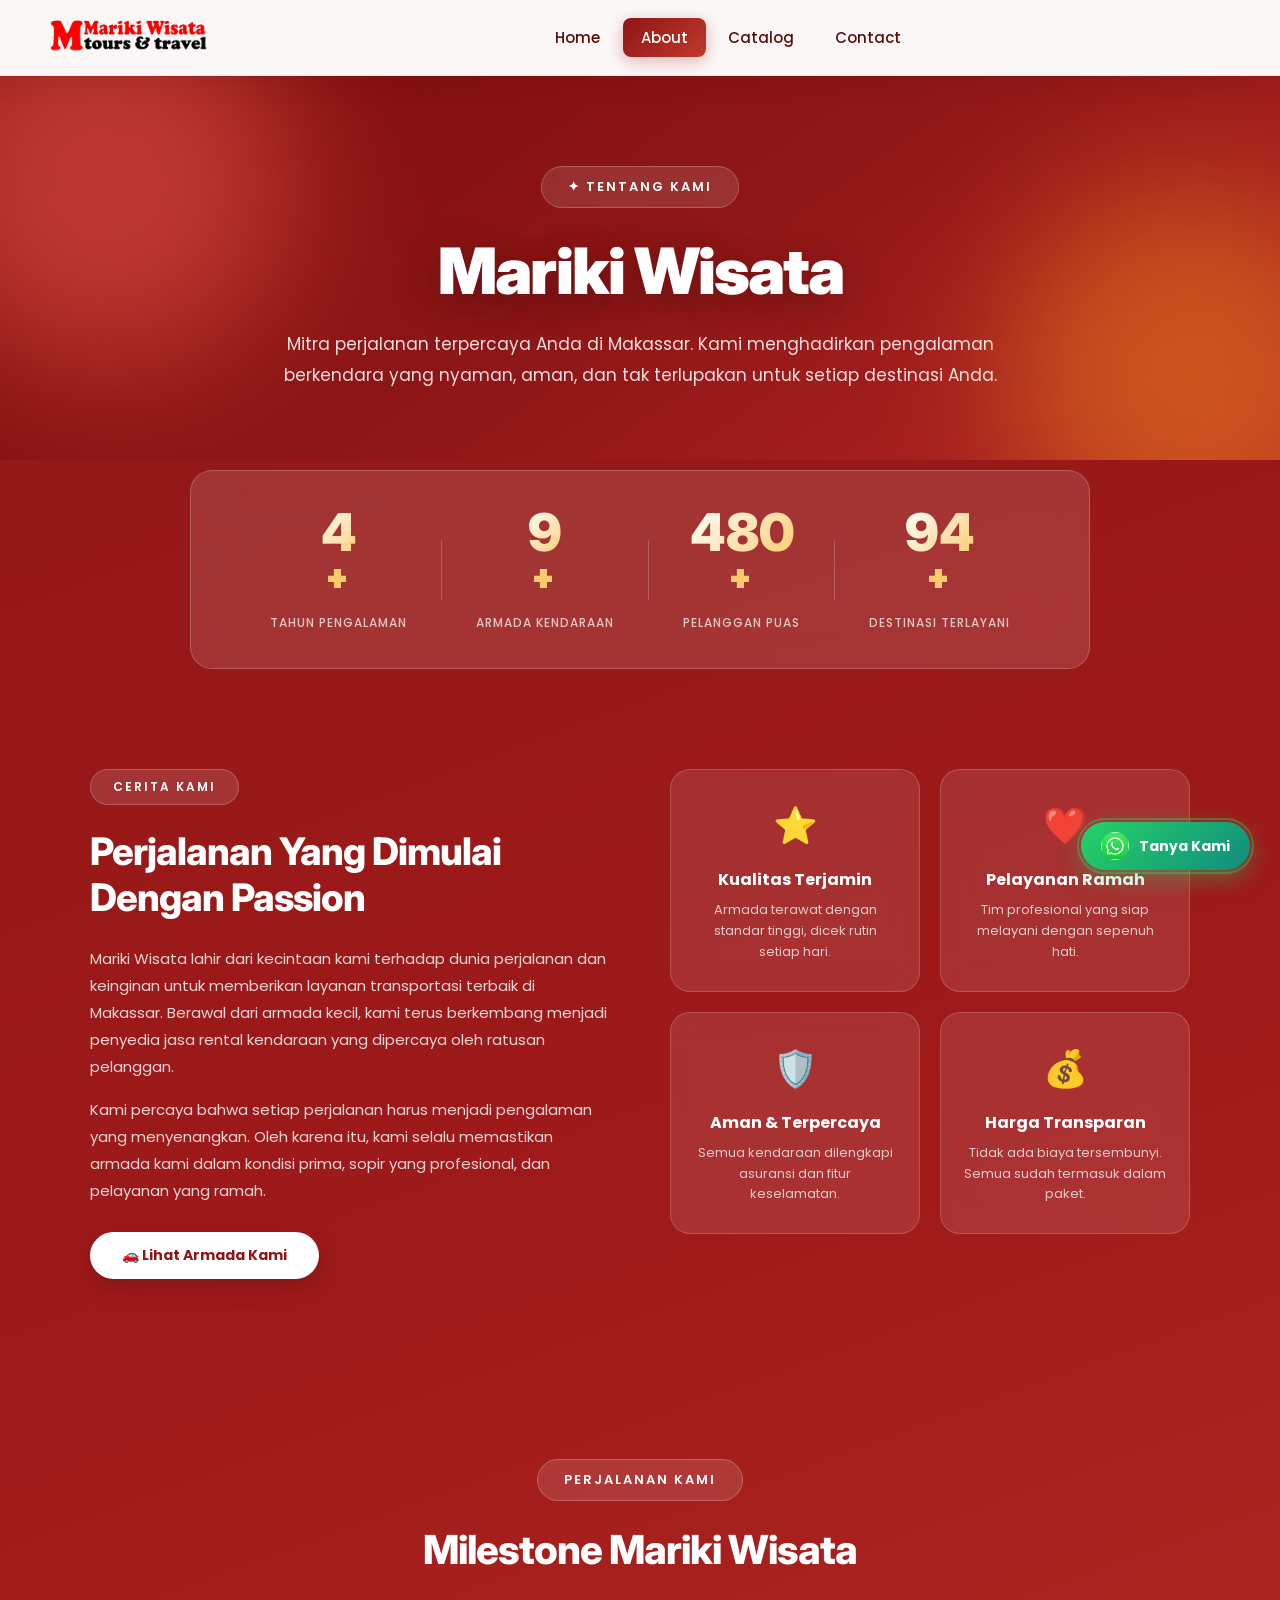
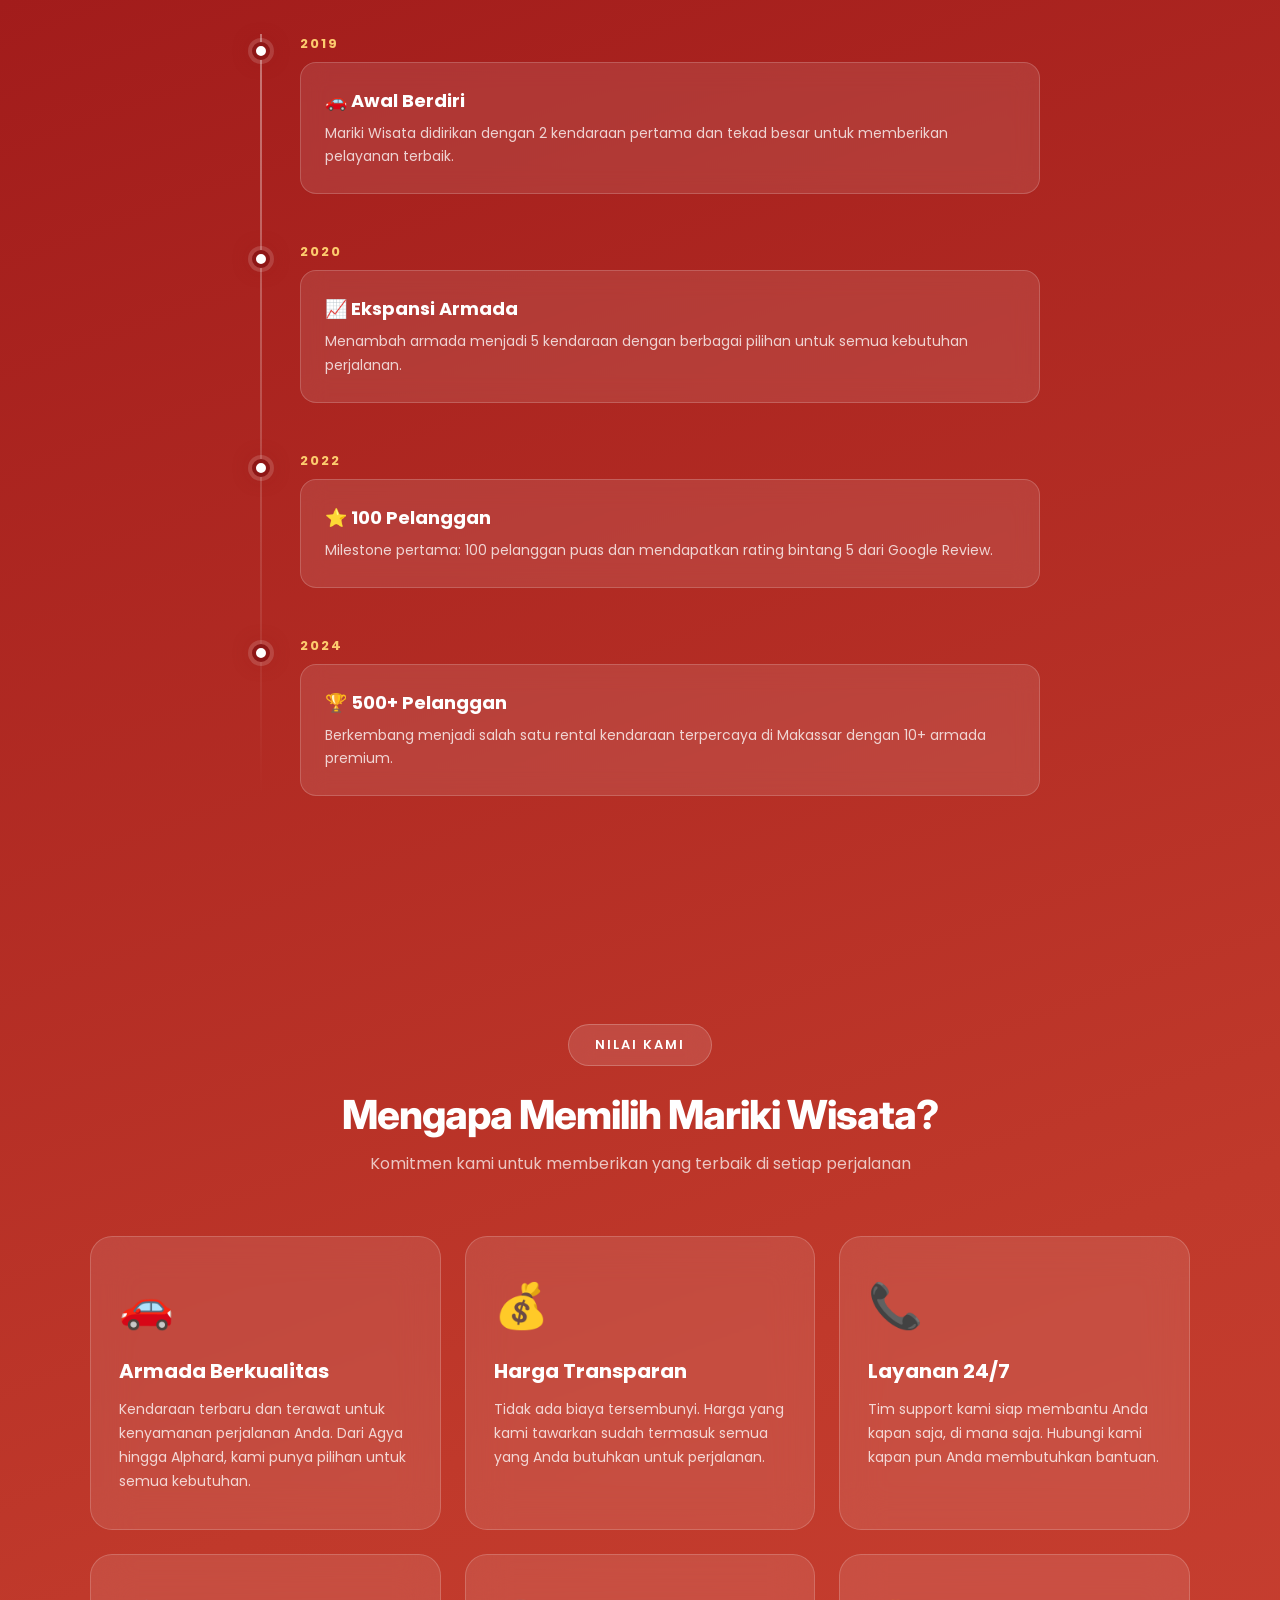
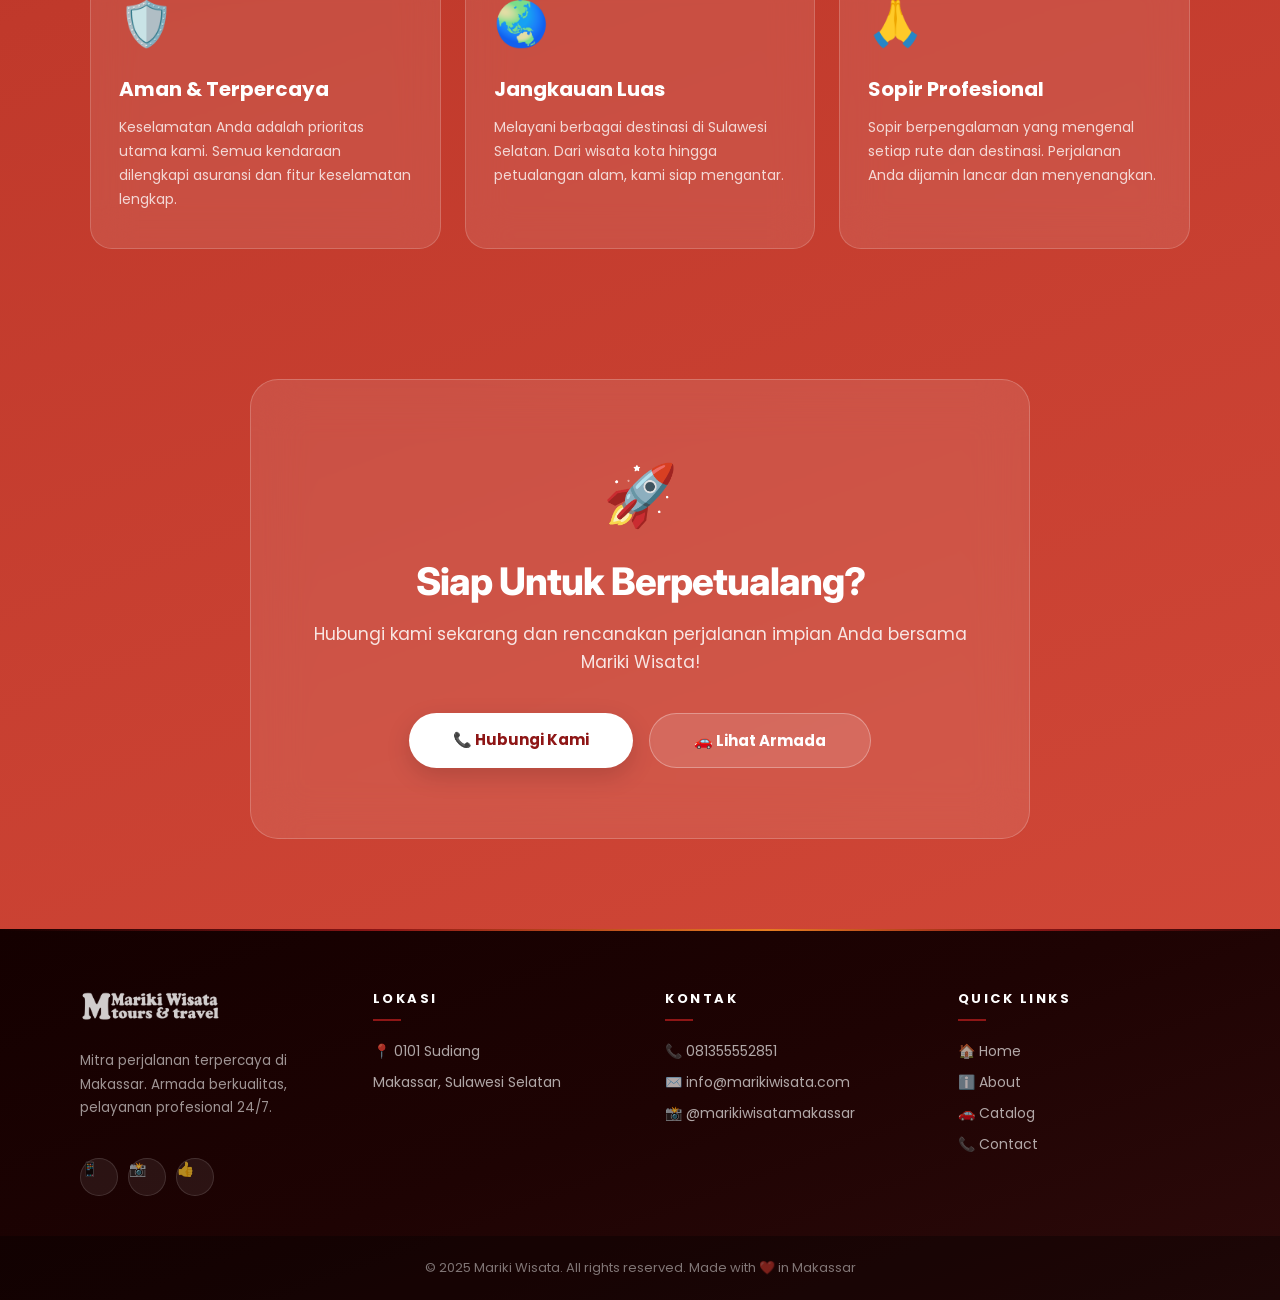
==== about.html @ 6b60ac7a "Add files via upload" ====
<!DOCTYPE html>
<html lang="id">

<head>
    <meta charset="UTF-8">
    <meta name="viewport" content="width=device-width, initial-scale=1.0">
    <title>Mariki Wisata - Tentang Kami</title>
    <meta name="description" content="Mengenal Mariki Wisata, mitra perjalanan terpercaya di Makassar sejak 2019.">
    <link rel="stylesheet" href="premium.css">
    <link rel="stylesheet" href="about.css">
    <link
        href="https://fonts.googleapis.com/css2?family=Inter:wght@300;400;500;600;700;800;900&family=Poppins:wght@300;400;500;600;700;800&display=swap"
        rel="stylesheet">
    <link rel="shortcut icon" type="image/png" href="logo.png">
</head>

<body>
    <!-- Scroll Progress -->
    <div id="scroll-progress"></div>

    <!-- Preloader -->
    <div id="preloader">
        <img src="LOGO MARIKI 2_PNG.png" alt="Mariki Wisata" class="preloader-logo">
        <div class="preloader-spinner"></div>
        <div class="preloader-text">Memuat...</div>
    </div>

    <!-- Navbar -->
    <nav id="main-nav">
        <div class="nav-logo">
            <img src="LOGO MARIKI 2_PNG.png" alt="Mariki Wisata" width="160px">
        </div>
        <button class="hamburger" id="hamburger" aria-label="Menu">
            <span></span><span></span><span></span>
        </button>
        <ul id="nav-menu">
            <li><a href="index.html">Home</a></li>
            <li><a href="about.html" class="active">About</a></li>
            <li><a href="catalog.html">Catalog</a></li>
            <li><a href="contact.html">Contact</a></li>
        </ul>

    </nav>

    <!-- Hero Section -->
    <section class="about-hero">
        <div class="about-hero-bg">
            <div class="blob blob-1"></div>
            <div class="blob blob-2"></div>
        </div>
        <div class="hero-content">
            <span class="hero-badge">✦ Tentang Kami</span>
            <h1>Mariki Wisata</h1>
            <p>Mitra perjalanan terpercaya Anda di Makassar. Kami menghadirkan pengalaman berkendara yang nyaman, aman,
                dan tak terlupakan untuk setiap destinasi Anda.</p>
        </div>
    </section>

    <!-- Stats Section -->
    <section class="stats-section">
        <div class="stats-container">
            <div class="stat-item">
                <div class="stat-number" data-target="5">0</div>
                <div class="stat-suffix">+</div>
                <div class="stat-label">Tahun Pengalaman</div>
            </div>
            <div class="stat-divider"></div>
            <div class="stat-item">
                <div class="stat-number" data-target="10">0</div>
                <div class="stat-suffix">+</div>
                <div class="stat-label">Armada Kendaraan</div>
            </div>
            <div class="stat-divider"></div>
            <div class="stat-item">
                <div class="stat-number" data-target="500">0</div>
                <div class="stat-suffix">+</div>
                <div class="stat-label">Pelanggan Puas</div>
            </div>
            <div class="stat-divider"></div>
            <div class="stat-item">
                <div class="stat-number" data-target="100">0</div>
                <div class="stat-suffix">+</div>
                <div class="stat-label">Destinasi Terlayani</div>
            </div>
        </div>
    </section>

    <!-- Story Section -->
    <section class="story-section">
        <div class="story-container">
            <div class="story-text reveal">
                <span class="section-badge">Cerita Kami</span>
                <h2>Perjalanan Yang Dimulai Dengan Passion</h2>
                <p>Mariki Wisata lahir dari kecintaan kami terhadap dunia perjalanan dan keinginan untuk memberikan
                    layanan transportasi terbaik di Makassar. Berawal dari armada kecil, kami terus berkembang menjadi
                    penyedia jasa rental kendaraan yang dipercaya oleh ratusan pelanggan.</p>
                <p>Kami percaya bahwa setiap perjalanan harus menjadi pengalaman yang menyenangkan. Oleh karena itu,
                    kami selalu memastikan armada kami dalam kondisi prima, sopir yang profesional, dan pelayanan yang
                    ramah.</p>
                <a href="catalog.html" class="story-cta">🚗 Lihat Armada Kami</a>
            </div>
            <div class="story-highlights reveal">
                <div class="highlight-card">
                    <div class="highlight-icon">⭐</div>
                    <h3>Kualitas Terjamin</h3>
                    <p>Armada terawat dengan standar tinggi, dicek rutin setiap hari.</p>
                </div>
                <div class="highlight-card">
                    <div class="highlight-icon">❤️</div>
                    <h3>Pelayanan Ramah</h3>
                    <p>Tim profesional yang siap melayani dengan sepenuh hati.</p>
                </div>
                <div class="highlight-card">
                    <div class="highlight-icon">🛡️</div>
                    <h3>Aman & Terpercaya</h3>
                    <p>Semua kendaraan dilengkapi asuransi dan fitur keselamatan.</p>
                </div>
                <div class="highlight-card">
                    <div class="highlight-icon">💰</div>
                    <h3>Harga Transparan</h3>
                    <p>Tidak ada biaya tersembunyi. Semua sudah termasuk dalam paket.</p>
                </div>
            </div>
        </div>
    </section>

    <!-- Timeline Section -->
    <section class="timeline-section">
        <div class="section-header">
            <span class="section-badge">Perjalanan Kami</span>
            <h2>Milestone Mariki Wisata</h2>
        </div>
        <div class="timeline">
            <div class="timeline-item reveal">
                <div class="timeline-dot"></div>
                <div class="timeline-year">2019</div>
                <div class="timeline-content">
                    <h3>🚗 Awal Berdiri</h3>
                    <p>Mariki Wisata didirikan dengan 2 kendaraan pertama dan tekad besar untuk memberikan pelayanan
                        terbaik.</p>
                </div>
            </div>
            <div class="timeline-item reveal">
                <div class="timeline-dot"></div>
                <div class="timeline-year">2020</div>
                <div class="timeline-content">
                    <h3>📈 Ekspansi Armada</h3>
                    <p>Menambah armada menjadi 5 kendaraan dengan berbagai pilihan untuk semua kebutuhan perjalanan.</p>
                </div>
            </div>
            <div class="timeline-item reveal">
                <div class="timeline-dot"></div>
                <div class="timeline-year">2022</div>
                <div class="timeline-content">
                    <h3>⭐ 100 Pelanggan</h3>
                    <p>Milestone pertama: 100 pelanggan puas dan mendapatkan rating bintang 5 dari Google Review.</p>
                </div>
            </div>
            <div class="timeline-item reveal">
                <div class="timeline-dot"></div>
                <div class="timeline-year">2024</div>
                <div class="timeline-content">
                    <h3>🏆 500+ Pelanggan</h3>
                    <p>Berkembang menjadi salah satu rental kendaraan terpercaya di Makassar dengan 10+ armada premium.
                    </p>
                </div>
            </div>
        </div>
    </section>

    <!-- Values Section -->
    <section class="values-section">
        <div class="values-header">
            <span class="section-badge">Nilai Kami</span>
            <h2>Mengapa Memilih Mariki Wisata?</h2>
            <p>Komitmen kami untuk memberikan yang terbaik di setiap perjalanan</p>
        </div>
        <div class="values-grid">
            <div class="value-card reveal">
                <div class="value-icon">🚗</div>
                <h3>Armada Berkualitas</h3>
                <p>Kendaraan terbaru dan terawat untuk kenyamanan perjalanan Anda. Dari Agya hingga Alphard, kami punya
                    pilihan untuk semua kebutuhan.</p>
            </div>
            <div class="value-card reveal">
                <div class="value-icon">💰</div>
                <h3>Harga Transparan</h3>
                <p>Tidak ada biaya tersembunyi. Harga yang kami tawarkan sudah termasuk semua yang Anda butuhkan untuk
                    perjalanan.</p>
            </div>
            <div class="value-card reveal">
                <div class="value-icon">📞</div>
                <h3>Layanan 24/7</h3>
                <p>Tim support kami siap membantu Anda kapan saja, di mana saja. Hubungi kami kapan pun Anda membutuhkan
                    bantuan.</p>
            </div>
            <div class="value-card reveal">
                <div class="value-icon">🛡️</div>
                <h3>Aman & Terpercaya</h3>
                <p>Keselamatan Anda adalah prioritas utama kami. Semua kendaraan dilengkapi asuransi dan fitur
                    keselamatan lengkap.</p>
            </div>
            <div class="value-card reveal">
                <div class="value-icon">🌏</div>
                <h3>Jangkauan Luas</h3>
                <p>Melayani berbagai destinasi di Sulawesi Selatan. Dari wisata kota hingga petualangan alam, kami siap
                    mengantar.</p>
            </div>
            <div class="value-card reveal">
                <div class="value-icon">🙏</div>
                <h3>Sopir Profesional</h3>
                <p>Sopir berpengalaman yang mengenal setiap rute dan destinasi. Perjalanan Anda dijamin lancar dan
                    menyenangkan.</p>
            </div>
        </div>
    </section>

    <!-- CTA Section -->
    <section class="cta-section">
        <div class="cta-content">
            <div class="cta-emoji">🚀</div>
            <h2>Siap Untuk Berpetualang?</h2>
            <p>Hubungi kami sekarang dan rencanakan perjalanan impian Anda bersama Mariki Wisata!</p>
            <div class="cta-buttons">
                <a href="contact.html" class="cta-button">📞 Hubungi Kami</a>
                <a href="catalog.html" class="cta-button cta-outline">🚗 Lihat Armada</a>
            </div>
        </div>
    </section>

    <!-- Footer -->
    <footer class="foot">
        <div class="footer-container">
            <div class="footer-section footer-brand-section">
                <div class="footer-brand">
                    <img src="LOGO MARIKI 2_PNG.png" alt="Mariki Wisata">
                    <p>Mitra perjalanan terpercaya di Makassar. Armada berkualitas, pelayanan profesional 24/7.</p>
                    <div class="footer-social">
                        <a href="https://wa.me/6281355552851" target="_blank">📱</a>
                        <a href="https://www.instagram.com/marikiwisatamakassar/" target="_blank">📸</a>
                        <a href="#">👍</a>
                    </div>
                </div>
            </div>
            <div class="footer-section">
                <h4>Lokasi</h4>
                <ul>
                    <li>📍 0101 Sudiang</li>
                    <li>Makassar, Sulawesi Selatan</li>
                </ul>
            </div>
            <div class="footer-section">
                <h4>Kontak</h4>
                <ul>
                    <li>📞 081355552851</li>
                    <li>✉️ info@marikiwisata.com</li>
                    <li>📸 @marikiwisatamakassar</li>
                </ul>
            </div>
            <div class="footer-section">
                <h4>Quick Links</h4>
                <ul>
                    <li><a href="index.html">🏠 Home</a></li>
                    <li><a href="about.html">ℹ️ About</a></li>
                    <li><a href="catalog.html">🚗 Catalog</a></li>
                    <li><a href="contact.html">📞 Contact</a></li>
                </ul>
            </div>
        </div>
        <div class="footer-bottom">
            <p>© 2025 Mariki Wisata. All rights reserved. Made with ❤️ in Makassar</p>
        </div>
    </footer>

    <!-- Floating WhatsApp -->
    <a href="https://wa.me/6281355552851" class="floating-whatsapp" target="_blank">
        <img src="logo wa.jpg" alt="WhatsApp">
        <span>Tanya Kami</span>
    </a>

    <!-- Back to Top -->
    <button id="back-to-top" title="Kembali ke atas">↑</button>

    <script>
        window.addEventListener('load', () => setTimeout(() => document.getElementById('preloader').classList.add('hidden'), 1200));
        window.addEventListener('scroll', () => {
            const st = document.documentElement.scrollTop;
            const sh = document.documentElement.scrollHeight - document.documentElement.clientHeight;
            document.getElementById('scroll-progress').style.width = (st / sh * 100) + '%';
            const btn = document.getElementById('back-to-top');
            st > 400 ? btn.classList.add('visible') : btn.classList.remove('visible');
            const nav = document.getElementById('main-nav');
            st > 50 ? nav.classList.add('scrolled') : nav.classList.remove('scrolled');
        });
        document.getElementById('back-to-top').addEventListener('click', () => window.scrollTo({ top: 0, behavior: 'smooth' }));




        const hamburger = document.getElementById('hamburger');
        const navMenu = document.getElementById('nav-menu');
        hamburger.addEventListener('click', () => { hamburger.classList.toggle('active'); navMenu.classList.toggle('open'); });

        // Reveal
        const revealObs = new IntersectionObserver((entries) => {
            entries.forEach(e => { if (e.isIntersecting) e.target.classList.add('active'); });
        }, { threshold: 0.1 });
        document.querySelectorAll('.reveal').forEach(el => revealObs.observe(el));

        // Stats counter
        function animateCount(el) {
            const target = parseInt(el.dataset.target);
            const duration = 2000;
            const step = target / (duration / 16);
            let current = 0;
            const timer = setInterval(() => {
                current += step;
                if (current >= target) { current = target; clearInterval(timer); }
                el.textContent = Math.floor(current);
            }, 16);
        }
        const statsObs = new IntersectionObserver((entries) => {
            entries.forEach(entry => {
                if (entry.isIntersecting) {
                    entry.target.querySelectorAll('.stat-number').forEach(el => animateCount(el));
                    statsObs.unobserve(entry.target);
                }
            });
        }, { threshold: 0.5 });
        const sc = document.querySelector('.stats-container');
        if (sc) statsObs.observe(sc);
    </script>
</body>

</html>
---- premium.css ----
/* ============================================================
   PREMIUM.CSS - Mariki Wisata Shared Premium Design System
   ============================================================ */

@import url('https://fonts.googleapis.com/css2?family=Inter:wght@300;400;500;600;700;800;900&family=Poppins:wght@300;400;500;600;700;800&display=swap');

/* ========== CSS VARIABLES ========== */
:root {
    --primary: #8E1616;
    --primary-dark: #6d1010;
    --primary-light: #c0392b;
    --primary-glow: rgba(142, 22, 22, 0.35);
    --accent: #e67e22;
    --accent-gold: #fdcb6e;
    --white: #ffffff;
    --light-bg: #f8f9fc;
    --dark-bg: #0d0d0d;
    --dark-card: #1a1a2e;
    --dark-surface: #16213e;
    --text-dark: #1a1a2e;
    --text-muted: #6c757d;
    --glass-bg: rgba(255, 255, 255, 0.12);
    --glass-border: rgba(255, 255, 255, 0.22);
    --shadow-sm: 0 4px 15px rgba(0, 0, 0, 0.08);
    --shadow-md: 0 10px 40px rgba(0, 0, 0, 0.12);
    --shadow-lg: 0 25px 60px rgba(0, 0, 0, 0.20);
    --shadow-glow: 0 0 40px rgba(142, 22, 22, 0.4);
    --radius-sm: 12px;
    --radius-md: 20px;
    --radius-lg: 30px;
    --transition: all 0.3s cubic-bezier(0.4, 0, 0.2, 1);
    --transition-bounce: all 0.5s cubic-bezier(0.175, 0.885, 0.32, 1.275);
}



/* ========== PRELOADER ========== */
#preloader {
    position: fixed;
    top: 0;
    left: 0;
    width: 100%;
    height: 100%;
    background: linear-gradient(135deg, #8E1616, #c0392b);
    z-index: 99999;
    display: flex;
    flex-direction: column;
    align-items: center;
    justify-content: center;
    transition: opacity 0.6s ease, visibility 0.6s ease;
}

#preloader.hidden {
    opacity: 0;
    visibility: hidden;
}

.preloader-logo {
    width: 120px;
    animation: preloaderPulse 1.5s ease-in-out infinite;
    margin-bottom: 30px;
}

.preloader-spinner {
    width: 50px;
    height: 50px;
    border: 4px solid rgba(255, 255, 255, 0.3);
    border-top: 4px solid white;
    border-radius: 50%;
    animation: spin 0.8s linear infinite;
}

.preloader-text {
    color: rgba(255, 255, 255, 0.85);
    margin-top: 20px;
    font-size: 14px;
    font-weight: 500;
    letter-spacing: 3px;
    text-transform: uppercase;
    animation: textPulse 1.5s ease-in-out infinite;
}

@keyframes preloaderPulse {

    0%,
    100% {
        transform: scale(1);
    }

    50% {
        transform: scale(1.08);
    }
}

@keyframes textPulse {

    0%,
    100% {
        opacity: 0.6;
    }

    50% {
        opacity: 1;
    }
}

@keyframes spin {
    0% {
        transform: rotate(0deg);
    }

    100% {
        transform: rotate(360deg);
    }
}

/* ========== SCROLL PROGRESS BAR ========== */
#scroll-progress {
    position: fixed;
    top: 0;
    left: 0;
    width: 0%;
    height: 3px;
    background: linear-gradient(90deg, #8E1616, #e67e22, #fdcb6e);
    z-index: 10001;
    transition: width 0.1s linear;
    box-shadow: 0 0 10px rgba(142, 22, 22, 0.6);
}

/* ========== HAMBURGER MENU ========== */
.hamburger {
    display: none;
    flex-direction: column;
    gap: 5px;
    cursor: pointer;
    padding: 8px;
    border-radius: 8px;
    transition: var(--transition);
    background: none;
    border: none;
}

.hamburger span {
    display: block;
    width: 24px;
    height: 2.5px;
    background: #8E1616;
    border-radius: 2px;
    transition: var(--transition);
    transform-origin: center;
}

.hamburger.active span:nth-child(1) {
    transform: translateY(7.5px) rotate(45deg);
}

.hamburger.active span:nth-child(2) {
    opacity: 0;
    transform: scaleX(0);
}

.hamburger.active span:nth-child(3) {
    transform: translateY(-7.5px) rotate(-45deg);
}

/* ========== BACK TO TOP BUTTON ========== */
#back-to-top {
    position: fixed;
    bottom: 110px;
    right: 30px;
    width: 48px;
    height: 48px;
    background: linear-gradient(135deg, #8E1616, #c0392b);
    color: white;
    border: none;
    border-radius: 50%;
    cursor: pointer;
    font-size: 22px;
    display: flex;
    align-items: center;
    justify-content: center;
    box-shadow: 0 6px 25px var(--primary-glow);
    z-index: 9998;
    opacity: 0;
    transform: translateY(20px) scale(0.8);
    transition: var(--transition-bounce);
    pointer-events: none;
}

#back-to-top.visible {
    opacity: 1;
    transform: translateY(0) scale(1);
    pointer-events: all;
}

#back-to-top:hover {
    transform: translateY(-4px) scale(1.1);
    box-shadow: 0 12px 35px var(--primary-glow);
}

/* ========== FLOATING WHATSAPP - PREMIUM ========== */
.floating-whatsapp {
    position: fixed;
    bottom: 30px;
    right: 30px;
    background: linear-gradient(135deg, #25d366, #128c7e);
    padding: 10px 20px;
    border-radius: 50px;
    display: flex;
    align-items: center;
    gap: 10px;
    box-shadow: 0 8px 25px rgba(37, 211, 102, 0.4);
    text-decoration: none;
    z-index: 9999;
    transition: var(--transition-bounce);
    border: none;
}

.floating-whatsapp::before {
    content: '';
    position: absolute;
    inset: -4px;
    border-radius: 50px;
    border: 2px solid rgba(37, 211, 102, 0.4);
    animation: whatsappPulse 2s ease-out infinite;
}

@keyframes whatsappPulse {
    0% {
        transform: scale(1);
        opacity: 1;
    }

    100% {
        transform: scale(1.3);
        opacity: 0;
    }
}

.floating-whatsapp:hover {
    transform: translateY(-6px) scale(1.05);
    box-shadow: 0 15px 40px rgba(37, 211, 102, 0.5);
}

.floating-whatsapp img {
    width: 28px;
    height: 28px;
    border-radius: 50%;
    object-fit: cover;
}

.floating-whatsapp span {
    color: white;
    font-weight: 700;
    font-size: 14px;
    font-family: 'Poppins', sans-serif;
}

/* ========== PREMIUM NAVBAR UPGRADE ========== */
nav {
    position: sticky;
    top: 0;
    z-index: 1000;
    background: rgba(255, 255, 255, 0.97);
    backdrop-filter: blur(20px);
    -webkit-backdrop-filter: blur(20px);
    box-shadow: 0 2px 30px rgba(0, 0, 0, 0.08);
    border-bottom: 1px solid rgba(142, 22, 22, 0.08);
    transition: var(--transition);
}

nav.scrolled {
    box-shadow: 0 4px 40px rgba(0, 0, 0, 0.15);
    padding-top: 0.7rem !important;
    padding-bottom: 0.7rem !important;
}

/* ========== PREMIUM FOOTER - SHARED ========== */
.foot {
    margin-top: 0;
    background: linear-gradient(135deg, #1a0000 0%, #2d0505 100%);
    position: relative;
    overflow: hidden;
}

.foot::before {
    content: '';
    position: absolute;
    top: 0;
    left: 0;
    right: 0;
    height: 2px;
    background: linear-gradient(90deg, transparent, #8E1616, #e67e22, #8E1616, transparent);
}

.footer-brand {
    display: flex;
    flex-direction: column;
    gap: 12px;
}

.footer-brand img {
    width: 140px;
    filter: brightness(0) invert(1);
    opacity: 0.85;
}

.footer-brand p {
    font-size: 13px;
    color: rgba(255, 255, 255, 0.6);
    line-height: 1.7;
    max-width: 240px;
}

.footer-social {
    display: flex;
    gap: 10px;
    margin-top: 8px;
}

.footer-social a {
    width: 36px;
    height: 36px;
    background: rgba(255, 255, 255, 0.08);
    border: 1px solid rgba(255, 255, 255, 0.12);
    border-radius: 50%;
    display: flex;
    align-items: center;
    justify-content: center;
    color: rgba(255, 255, 255, 0.7);
    text-decoration: none;
    font-size: 16px;
    transition: var(--transition);
}

.footer-social a:hover {
    background: #8E1616;
    border-color: #8E1616;
    color: white;
    transform: translateY(-3px);
}

/* ========== SECTION BADGE - PREMIUM ========== */
.section-badge-light {
    display: inline-block;
    background: rgba(142, 22, 22, 0.12);
    color: #8E1616;
    padding: 8px 22px;
    border-radius: 100px;
    font-size: 12px;
    font-weight: 700;
    letter-spacing: 2.5px;
    text-transform: uppercase;
    border: 1px solid rgba(142, 22, 22, 0.2);
    margin-bottom: 20px;
}

/* ========== PARTICLE CANVAS ========== */
#particles-canvas {
    position: absolute;
    top: 0;
    left: 0;
    width: 100%;
    height: 100%;
    z-index: 1;
    pointer-events: none;
}

/* ========== ANIMATED STATS (Shared) ========== */
.stats-row {
    display: flex;
    gap: 48px;
    justify-content: center;
    flex-wrap: wrap;
    padding: 40px 20px 0;
}

.stat-box {
    text-align: center;
    color: white;
}

.stat-box .stat-num {
    font-size: 48px;
    font-weight: 800;
    font-family: 'Inter', sans-serif;
    background: linear-gradient(135deg, #fff, #fdcb6e);
    -webkit-background-clip: text;
    -webkit-text-fill-color: transparent;
    background-clip: text;
    line-height: 1;
}

.stat-box .stat-label {
    font-size: 13px;
    color: rgba(255, 255, 255, 0.75);
    margin-top: 6px;
    font-weight: 500;
    letter-spacing: 1px;
    text-transform: uppercase;
}

/* ========== PREMIUM ANIMATIONS ========== */
@keyframes fadeInUp {
    from {
        opacity: 0;
        transform: translateY(40px);
    }

    to {
        opacity: 1;
        transform: translateY(0);
    }
}

@keyframes fadeInLeft {
    from {
        opacity: 0;
        transform: translateX(-40px);
    }

    to {
        opacity: 1;
        transform: translateX(0);
    }
}

@keyframes fadeInRight {
    from {
        opacity: 0;
        transform: translateX(40px);
    }

    to {
        opacity: 1;
        transform: translateX(0);
    }
}

@keyframes scaleIn {
    from {
        opacity: 0;
        transform: scale(0.85);
    }

    to {
        opacity: 1;
        transform: scale(1);
    }
}

@keyframes shimmer {
    0% {
        background-position: -200% center;
    }

    100% {
        background-position: 200% center;
    }
}

/* ========== MOBILE RESPONSIVE ========== */
@media (max-width: 900px) {
    .hamburger {
        display: flex;
    }

    nav ul {
        position: fixed;
        top: 70px;
        left: 0;
        right: 0;
        background: rgba(255, 255, 255, 0.98);
        backdrop-filter: blur(20px);
        flex-direction: column;
        padding: 20px;
        gap: 4px;
        transform: translateY(-120%);
        opacity: 0;
        transition: var(--transition);
        box-shadow: 0 20px 40px rgba(0, 0, 0, 0.15);
        border-bottom-left-radius: 20px;
        border-bottom-right-radius: 20px;
        z-index: 999;
    }

    nav ul.open {
        transform: translateY(0);
        opacity: 1;
    }

    nav ul li a {
        display: block;
        padding: 12px 20px;
        border-radius: 10px;
    }

    body.dark-mode nav ul {
        background: rgba(20, 5, 5, 0.98);
    }
}
---- about.css ----
@import url('https://fonts.googleapis.com/css2?family=Inter:wght@300;400;500;600;700;800;900&family=Poppins:wght@300;400;500;600;700;800&display=swap');

*,
*::before,
*::after {
    margin: 0;
    padding: 0;
    box-sizing: border-box;
}

html {
    scroll-behavior: smooth;
}

body {
    font-family: 'Poppins', sans-serif;
    background: linear-gradient(160deg, #8E1616 0%, #a01a1a 30%, #c0392b 65%, #d44a3a 100%);
    min-height: 100vh;
    color: #333;
    overflow-x: hidden;
}

/* NAVBAR */
nav {
    background: rgba(255, 255, 255, 0.97);
    display: flex;
    justify-content: space-between;
    align-items: center;
    padding: 1rem 3rem;
    position: sticky;
    top: 0;
    z-index: 1000;
    box-shadow: 0 4px 30px rgba(0, 0, 0, 0.08);
    backdrop-filter: blur(20px);
    gap: 16px;
    transition: all 0.3s ease;
}

nav ul {
    display: flex;
    gap: 0.3rem;
    list-style: none;
    align-items: center;
    flex: 1;
    justify-content: center;
}

nav ul li a {
    text-decoration: none;
    color: #5a0d0d;
    font-weight: 500;
    font-size: 15px;
    padding: 9px 18px;
    border-radius: 8px;
    transition: all 0.3s ease;
    white-space: nowrap;
}

nav ul li a:hover,
nav ul li a.active {
    background: linear-gradient(135deg, #8E1616, #c0392b);
    color: white;
    transform: translateY(-2px);
    box-shadow: 0 4px 15px rgba(142, 22, 22, 0.3);
}

/* ABOUT HERO */
.about-hero {
    position: relative;
    padding: 90px 40px 70px;
    text-align: center;
    overflow: hidden;
    background: linear-gradient(145deg, #7d0c0c, #8E1616, #b52424);
}

.about-hero-bg {
    position: absolute;
    inset: 0;
    z-index: 1;
}

.blob {
    position: absolute;
    border-radius: 50%;
    filter: blur(70px);
    opacity: 0.5;
    animation: blobFloat 20s infinite alternate;
}

.blob-1 {
    width: 400px;
    height: 400px;
    background: radial-gradient(circle, #ff6b5b, #e74c3c);
    top: -100px;
    left: -100px;
}

.blob-2 {
    width: 350px;
    height: 350px;
    background: radial-gradient(circle, #e67e22, #f39c12);
    bottom: -80px;
    right: -80px;
    animation-delay: -6s;
}

@keyframes blobFloat {
    0% {
        transform: translate(0, 0) scale(1);
    }

    50% {
        transform: translate(40px, -40px) scale(1.1);
    }

    100% {
        transform: translate(0, 0) scale(1);
    }
}

.hero-content {
    position: relative;
    z-index: 2;
    max-width: 780px;
    margin: 0 auto;
}

.hero-badge {
    display: inline-block;
    background: rgba(255, 255, 255, 0.12);
    backdrop-filter: blur(12px);
    color: white;
    padding: 10px 26px;
    border-radius: 100px;
    font-size: 13px;
    font-weight: 600;
    letter-spacing: 2px;
    text-transform: uppercase;
    border: 1px solid rgba(255, 255, 255, 0.22);
    margin-bottom: 24px;
}

.hero-content h1 {
    font-size: 64px;
    font-weight: 900;
    color: white;
    margin-bottom: 20px;
    font-family: 'Inter', sans-serif;
    letter-spacing: -2px;
    text-shadow: 0 10px 40px rgba(0, 0, 0, 0.3);
}

.hero-content p {
    font-size: 17px;
    color: rgba(255, 255, 255, 0.85);
    line-height: 1.8;
}

/* STATS SECTION */
.stats-section {
    padding: 10px 40px;
}

.stats-container {
    display: flex;
    align-items: center;
    justify-content: center;
    background: rgba(255, 255, 255, 0.12);
    backdrop-filter: blur(20px);
    border: 1px solid rgba(255, 255, 255, 0.2);
    border-radius: 22px;
    padding: 36px 50px;
    max-width: 900px;
    margin: 0 auto;
    flex-wrap: wrap;
    gap: 10px;
}

.stat-item {
    text-align: center;
    padding: 0 24px;
    display: flex;
    flex-direction: column;
    align-items: center;
}

.stat-number {
    font-size: 52px;
    font-weight: 900;
    font-family: 'Inter', sans-serif;
    background: linear-gradient(135deg, #fff, #fdcb6e);
    -webkit-background-clip: text;
    -webkit-text-fill-color: transparent;
    background-clip: text;
    line-height: 1;
}

.stat-suffix {
    font-size: 36px;
    font-weight: 800;
    color: #fdcb6e;
    margin-top: -8px;
    margin-left: -4px;
}

.stat-label {
    font-size: 12px;
    color: rgba(255, 255, 255, 0.72);
    margin-top: 8px;
    font-weight: 500;
    letter-spacing: 1px;
    text-transform: uppercase;
}

.stat-divider {
    width: 1px;
    height: 60px;
    background: rgba(255, 255, 255, 0.2);
    flex-shrink: 0;
}

/* STORY SECTION */
.story-section {
    padding: 90px 40px;
}

.story-container {
    display: grid;
    grid-template-columns: 1fr 1fr;
    gap: 60px;
    max-width: 1100px;
    margin: 0 auto;
    align-items: start;
}

.story-text .section-badge {
    background: rgba(255, 255, 255, 0.12);
    backdrop-filter: blur(12px);
    color: white;
    padding: 8px 22px;
    border-radius: 100px;
    font-size: 12px;
    font-weight: 600;
    letter-spacing: 2px;
    text-transform: uppercase;
    border: 1px solid rgba(255, 255, 255, 0.2);
    margin-bottom: 24px;
    display: inline-block;
}

.story-text h2 {
    font-size: 38px;
    font-weight: 800;
    color: white;
    margin-bottom: 24px;
    font-family: 'Inter', sans-serif;
    letter-spacing: -1px;
    line-height: 1.2;
}

.story-text p {
    font-size: 15px;
    color: rgba(255, 255, 255, 0.82);
    line-height: 1.8;
    margin-bottom: 16px;
}

.story-cta {
    display: inline-block;
    margin-top: 12px;
    padding: 13px 32px;
    background: white;
    color: #8E1616;
    border-radius: 50px;
    text-decoration: none;
    font-weight: 700;
    font-size: 14px;
    transition: all 0.4s ease;
    box-shadow: 0 8px 25px rgba(0, 0, 0, 0.15);
}

.story-cta:hover {
    transform: translateY(-6px) scale(1.04);
    box-shadow: 0 18px 40px rgba(0, 0, 0, 0.25);
}

.story-highlights {
    display: grid;
    grid-template-columns: 1fr 1fr;
    gap: 20px;
}

.highlight-card {
    background: rgba(255, 255, 255, 0.1);
    backdrop-filter: blur(15px);
    border: 1px solid rgba(255, 255, 255, 0.18);
    border-radius: 20px;
    padding: 28px 22px;
    text-align: center;
    transition: all 0.4s ease;
    color: white;
}

.highlight-card:hover {
    background: rgba(255, 255, 255, 0.18);
    transform: translateY(-6px);
}

.highlight-icon {
    font-size: 36px;
    margin-bottom: 14px;
    display: block;
}

.highlight-card h3 {
    font-size: 16px;
    font-weight: 700;
    margin-bottom: 8px;
}

.highlight-card p {
    font-size: 13px;
    color: rgba(255, 255, 255, 0.75);
    line-height: 1.6;
}

/* TIMELINE SECTION */
.timeline-section {
    padding: 90px 40px;
}

.section-header {
    text-align: center;
    margin-bottom: 60px;
}

.section-badge {
    display: inline-block;
    background: rgba(255, 255, 255, 0.12);
    backdrop-filter: blur(12px);
    color: white;
    padding: 10px 26px;
    border-radius: 100px;
    font-size: 13px;
    font-weight: 600;
    letter-spacing: 2px;
    text-transform: uppercase;
    border: 1px solid rgba(255, 255, 255, 0.22);
    margin-bottom: 24px;
}

.section-header h2 {
    font-size: 40px;
    font-weight: 800;
    color: white;
    font-family: 'Inter', sans-serif;
    letter-spacing: -1px;
}

.section-header p {
    font-size: 16px;
    color: rgba(255, 255, 255, 0.72);
    margin-top: 12px;
}

.timeline {
    max-width: 800px;
    margin: 0 auto;
    position: relative;
    padding-left: 60px;
}

.timeline::before {
    content: '';
    position: absolute;
    left: 20px;
    top: 0;
    bottom: 0;
    width: 2px;
    background: linear-gradient(180deg, rgba(255, 255, 255, 0.4), transparent);
}

.timeline-item {
    position: relative;
    margin-bottom: 48px;
}

.timeline-dot {
    position: absolute;
    left: -48px;
    top: 8px;
    width: 18px;
    height: 18px;
    background: white;
    border-radius: 50%;
    border: 4px solid #8E1616;
    box-shadow: 0 0 0 4px rgba(255, 255, 255, 0.15), 0 0 20px rgba(142, 22, 22, 0.4);
}

.timeline-year {
    font-size: 13px;
    font-weight: 700;
    color: #fdcb6e;
    letter-spacing: 2px;
    text-transform: uppercase;
    margin-bottom: 8px;
}

.timeline-content {
    background: rgba(255, 255, 255, 0.1);
    backdrop-filter: blur(12px);
    border: 1px solid rgba(255, 255, 255, 0.18);
    border-radius: 16px;
    padding: 24px;
    transition: all 0.3s ease;
}

.timeline-content:hover {
    background: rgba(255, 255, 255, 0.18);
}

.timeline-content h3 {
    font-size: 18px;
    font-weight: 700;
    color: white;
    margin-bottom: 8px;
}

.timeline-content p {
    font-size: 14px;
    color: rgba(255, 255, 255, 0.78);
    line-height: 1.7;
}

/* VALUES SECTION */
.values-section {
    padding: 90px 40px;
}

.values-header {
    text-align: center;
    margin-bottom: 60px;
}

.values-header .section-badge {
    background: rgba(255, 255, 255, 0.12);
    backdrop-filter: blur(12px);
    color: white;
    padding: 10px 26px;
    border-radius: 100px;
    font-size: 13px;
    font-weight: 600;
    letter-spacing: 2px;
    text-transform: uppercase;
    border: 1px solid rgba(255, 255, 255, 0.22);
    margin-bottom: 24px;
    display: inline-block;
}

.values-header h2 {
    font-size: 40px;
    font-weight: 800;
    color: white;
    font-family: 'Inter', sans-serif;
    letter-spacing: -1px;
}

.values-header p {
    font-size: 16px;
    color: rgba(255, 255, 255, 0.72);
    margin-top: 12px;
}

.values-grid {
    display: grid;
    grid-template-columns: repeat(auto-fit, minmax(280px, 1fr));
    gap: 24px;
    max-width: 1100px;
    margin: 0 auto;
}

.value-card {
    background: rgba(255, 255, 255, 0.1);
    backdrop-filter: blur(20px);
    border: 1px solid rgba(255, 255, 255, 0.18);
    border-radius: 22px;
    padding: 36px 28px;
    color: white;
    transition: all 0.45s cubic-bezier(0.175, 0.885, 0.32, 1.275);
}

.value-card:hover {
    background: rgba(255, 255, 255, 0.18);
    transform: translateY(-10px);
    box-shadow: 0 25px 50px rgba(0, 0, 0, 0.15);
}

.value-icon {
    font-size: 44px;
    margin-bottom: 18px;
    display: block;
}

.value-card h3 {
    font-size: 20px;
    font-weight: 700;
    margin-bottom: 12px;
}

.value-card p {
    font-size: 14px;
    color: rgba(255, 255, 255, 0.78);
    line-height: 1.7;
}

/* CTA SECTION */
.cta-section {
    padding: 40px 40px 90px;
}

.cta-content {
    background: rgba(255, 255, 255, 0.1);
    backdrop-filter: blur(25px);
    border: 1px solid rgba(255, 255, 255, 0.2);
    border-radius: 28px;
    padding: 70px 40px;
    text-align: center;
    max-width: 780px;
    margin: 0 auto;
}

.cta-emoji {
    font-size: 60px;
    margin-bottom: 18px;
    display: block;
}

.cta-content h2 {
    font-size: 38px;
    font-weight: 800;
    color: white;
    margin-bottom: 16px;
    font-family: 'Inter', sans-serif;
    letter-spacing: -1px;
}

.cta-content p {
    font-size: 17px;
    color: rgba(255, 255, 255, 0.85);
    margin-bottom: 36px;
    line-height: 1.7;
}

.cta-buttons {
    display: flex;
    gap: 16px;
    justify-content: center;
    flex-wrap: wrap;
}

.cta-button {
    display: inline-block;
    padding: 15px 44px;
    border-radius: 50px;
    text-decoration: none;
    font-weight: 700;
    font-size: 15px;
    background: white;
    color: #8E1616;
    box-shadow: 0 8px 25px rgba(0, 0, 0, 0.15);
    transition: all 0.4s ease;
}

.cta-button:hover {
    transform: translateY(-6px) scale(1.04);
    box-shadow: 0 18px 40px rgba(0, 0, 0, 0.25);
}

.cta-outline {
    background: rgba(255, 255, 255, 0.12);
    color: white;
    border: 1.5px solid rgba(255, 255, 255, 0.3);
    box-shadow: none;
}

.cta-outline:hover {
    background: rgba(255, 255, 255, 0.22);
}

/* FOOTER */
.foot {
    background: linear-gradient(160deg, #140000, #1e0303, #2d0a0a);
    position: relative;
    overflow: hidden;
}

.foot::before {
    content: '';
    position: absolute;
    top: 0;
    left: 0;
    right: 0;
    height: 2px;
    background: linear-gradient(90deg, transparent, #8E1616 30%, #e67e22 60%, #8E1616 80%, transparent);
}

.footer-container {
    display: flex;
    flex-wrap: wrap;
    gap: 50px;
    padding: 60px 80px 40px;
    max-width: 1300px;
    margin: 0 auto;
}

.footer-brand-section {
    flex: 1.5;
    min-width: 220px;
}

.footer-section {
    flex: 1;
    min-width: 160px;
}

.footer-brand img {
    width: 140px;
    filter: brightness(0) invert(1);
    opacity: 0.8;
    margin-bottom: 16px;
    display: block;
}

.footer-brand p {
    font-size: 13.5px;
    color: rgba(255, 255, 255, 0.58);
    line-height: 1.75;
    max-width: 250px;
    margin-bottom: 18px;
}

.footer-social {
    display: flex;
    gap: 10px;
}

.footer-social a {
    width: 38px;
    height: 38px;
    background: rgba(255, 255, 255, 0.07);
    border: 1px solid rgba(255, 255, 255, 0.12);
    border-radius: 50%;
    display: flex;
    align-items: center;
    justify-content: center;
    font-size: 17px;
    text-decoration: none;
    transition: all 0.3s ease;
}

.footer-social a:hover {
    background: #8E1616;
    transform: translateY(-4px);
}

.footer-section h4 {
    font-size: 13px;
    font-weight: 700;
    color: white;
    margin-bottom: 20px;
    text-transform: uppercase;
    letter-spacing: 2.5px;
    position: relative;
    padding-bottom: 12px;
}

.footer-section h4::after {
    content: '';
    position: absolute;
    bottom: 0;
    left: 0;
    width: 28px;
    height: 2px;
    background: #8E1616;
}

.footer-section ul {
    list-style: none;
    padding: 0;
    display: flex;
    flex-direction: column;
    gap: 10px;
}

.footer-section ul li {
    color: rgba(255, 255, 255, 0.65);
    font-size: 14px;
}

.footer-section a {
    color: rgba(255, 255, 255, 0.65);
    text-decoration: none;
    font-size: 14px;
    transition: all 0.3s ease;
    display: inline-block;
}

.footer-section a:hover {
    color: white;
    transform: translateX(5px);
}

.footer-bottom {
    background: rgba(0, 0, 0, 0.35);
    padding: 22px;
    text-align: center;
}

.footer-bottom p {
    color: rgba(255, 255, 255, 0.45);
    font-size: 13px;
}

/* REVEAL */
.reveal {
    opacity: 0;
    transform: translateY(40px) scale(0.96);
    transition: all 0.75s cubic-bezier(0.4, 0, 0.2, 1);
}

.reveal.active {
    opacity: 1;
    transform: translateY(0) scale(1);
}

/* RESPONSIVE */
@media (max-width: 900px) {
    nav {
        flex-wrap: wrap;
        padding: 1rem 2rem;
        gap: 1rem;
    }

    nav ul {
        flex-wrap: wrap;
        justify-content: center;
    }

    .hero-content h1 {
        font-size: 46px;
    }

    .story-container {
        grid-template-columns: 1fr;
        gap: 40px;
    }

    .timeline {
        padding-left: 40px;
    }

    .footer-container {
        padding: 40px 24px 30px;
        gap: 28px;
    }

    .stats-container {
        padding: 28px 24px;
    }
}

@media (max-width: 640px) {
    nav {
        padding: 1rem 1.5rem;
    }

    .hero-content h1 {
        font-size: 34px;
        letter-spacing: -1px;
    }

    .story-highlights {
        grid-template-columns: 1fr;
    }

    .cta-buttons {
        flex-direction: column;
        align-items: center;
    }

    .footer-container {
        flex-direction: column;
        gap: 24px;
    }

    .stat-divider {
        width: 50px;
        height: 1px;
    }
}

/* VERY SMALL PHONES */
@media (max-width: 420px) {
    .hero-content h1 {
        font-size: 28px;
    }

    .section-header h2,
    .values-header h2 {
        font-size: 28px;
    }

    .story-text h2 {
        font-size: 28px;
    }

    .stats-container {
        padding: 24px 16px;
        flex-direction: column;
        gap: 16px;
    }

    .stat-divider {
        display: none;
    }

    .stat-number {
        font-size: 44px;
    }

    .timeline {
        padding-left: 30px;
    }

    .timeline-dot {
        left: -38px;
    }

    .timeline-content {
        padding: 18px 16px;
    }

    .cta-content {
        padding: 44px 20px;
    }

    .cta-content h2 {
        font-size: 28px;
    }

    .page-hero {
        padding: 60px 20px 40px;
    }
}
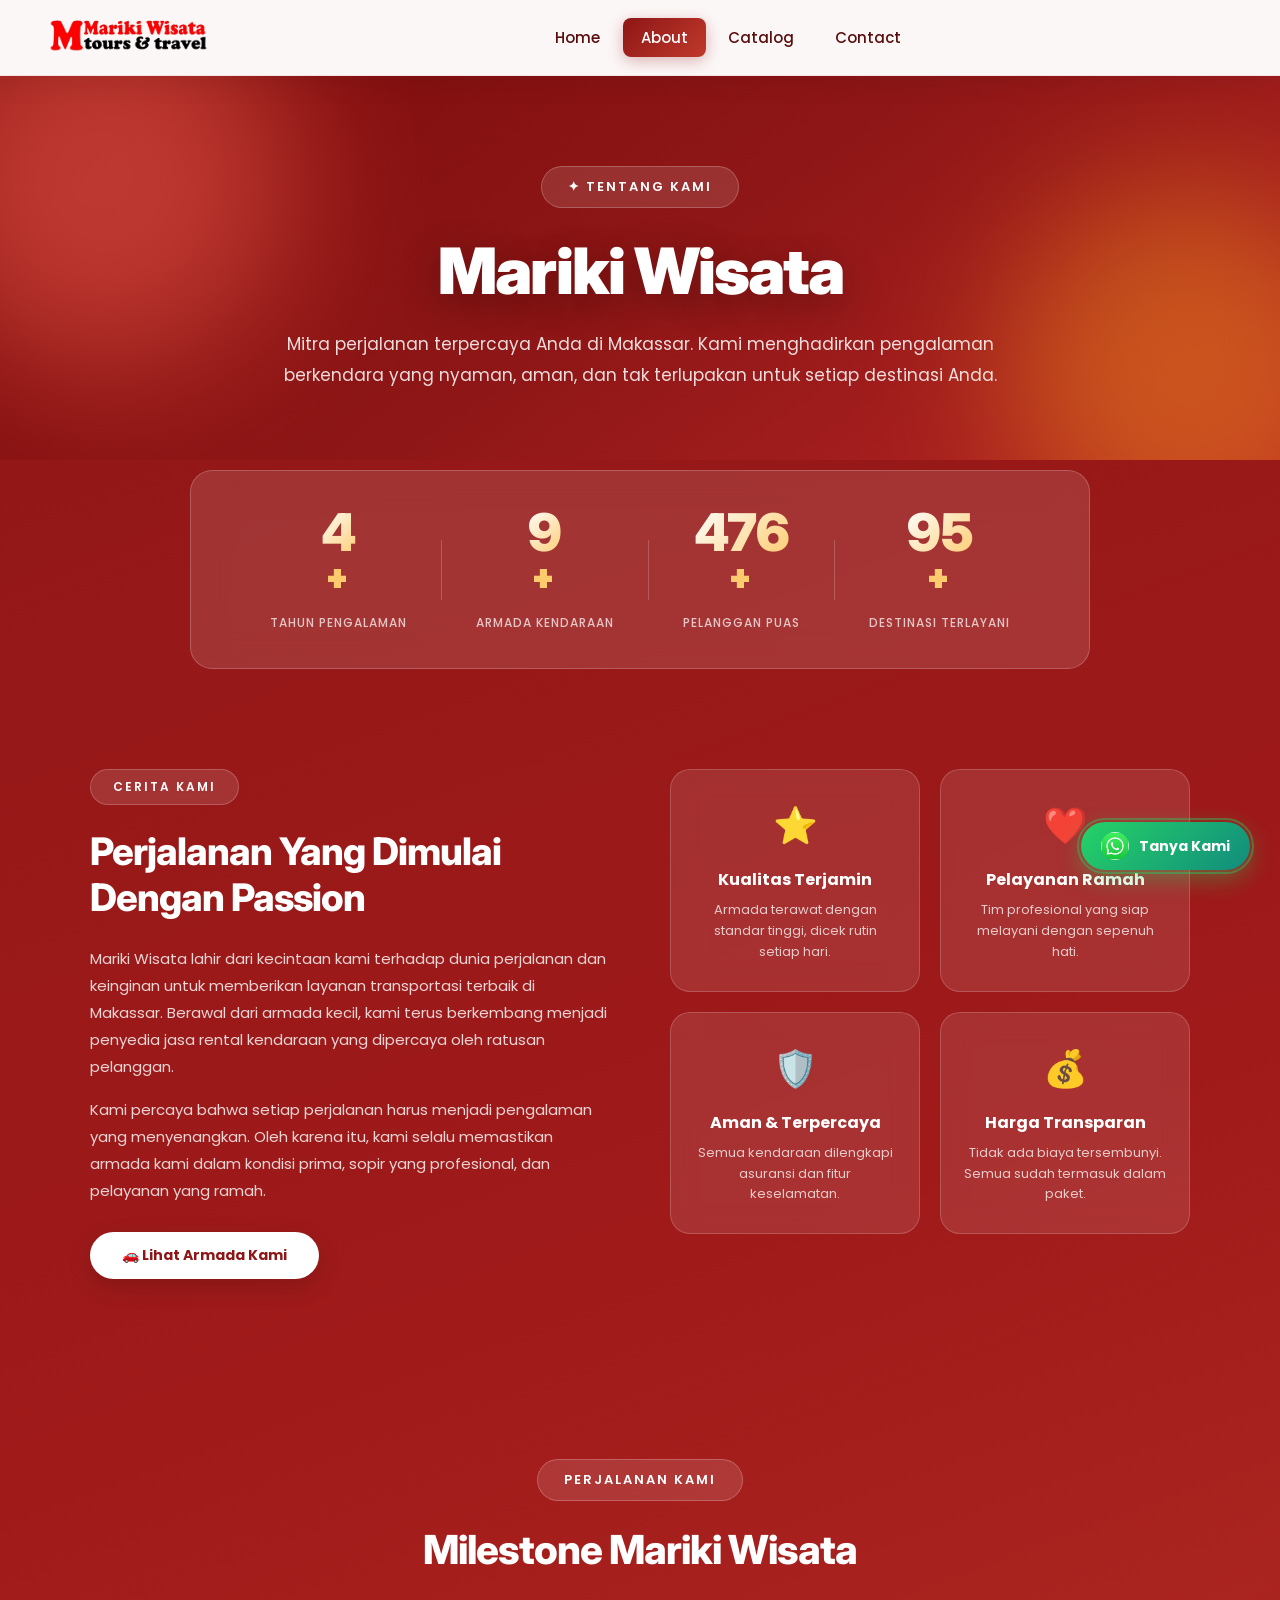
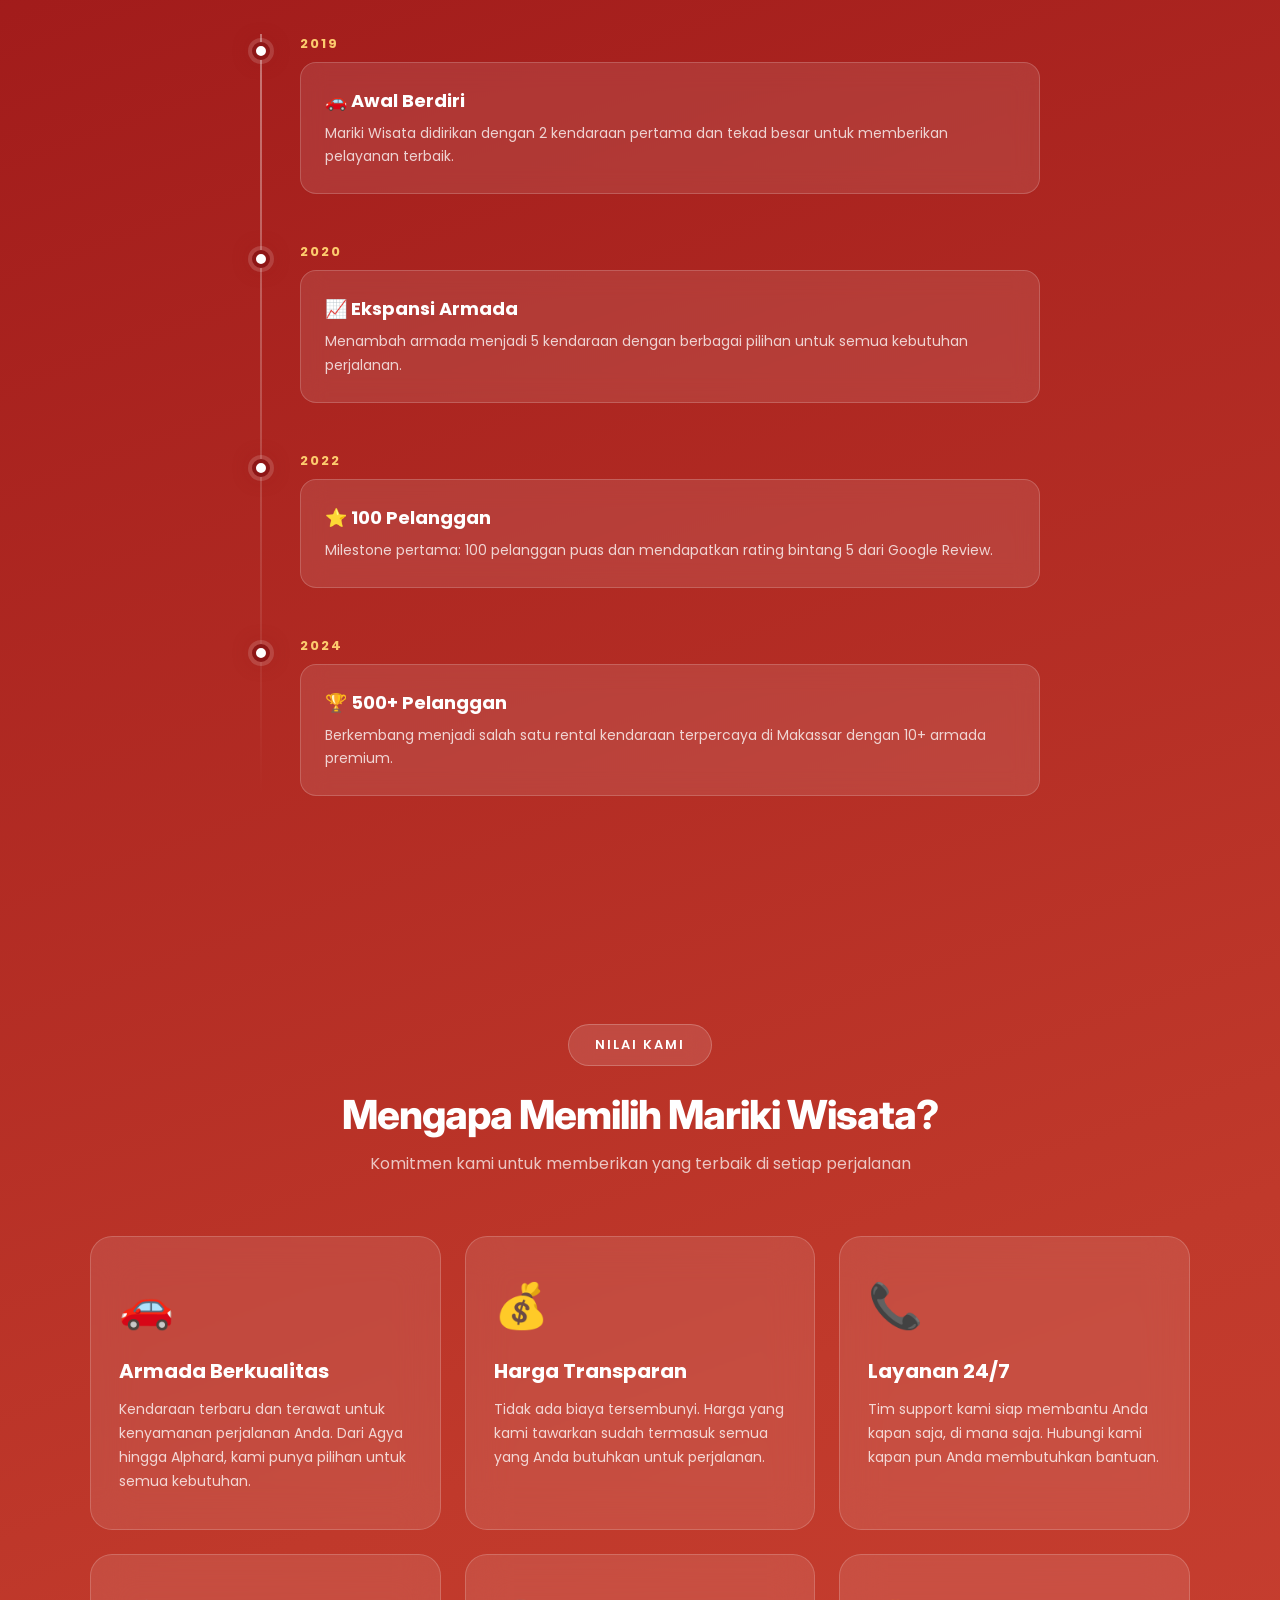
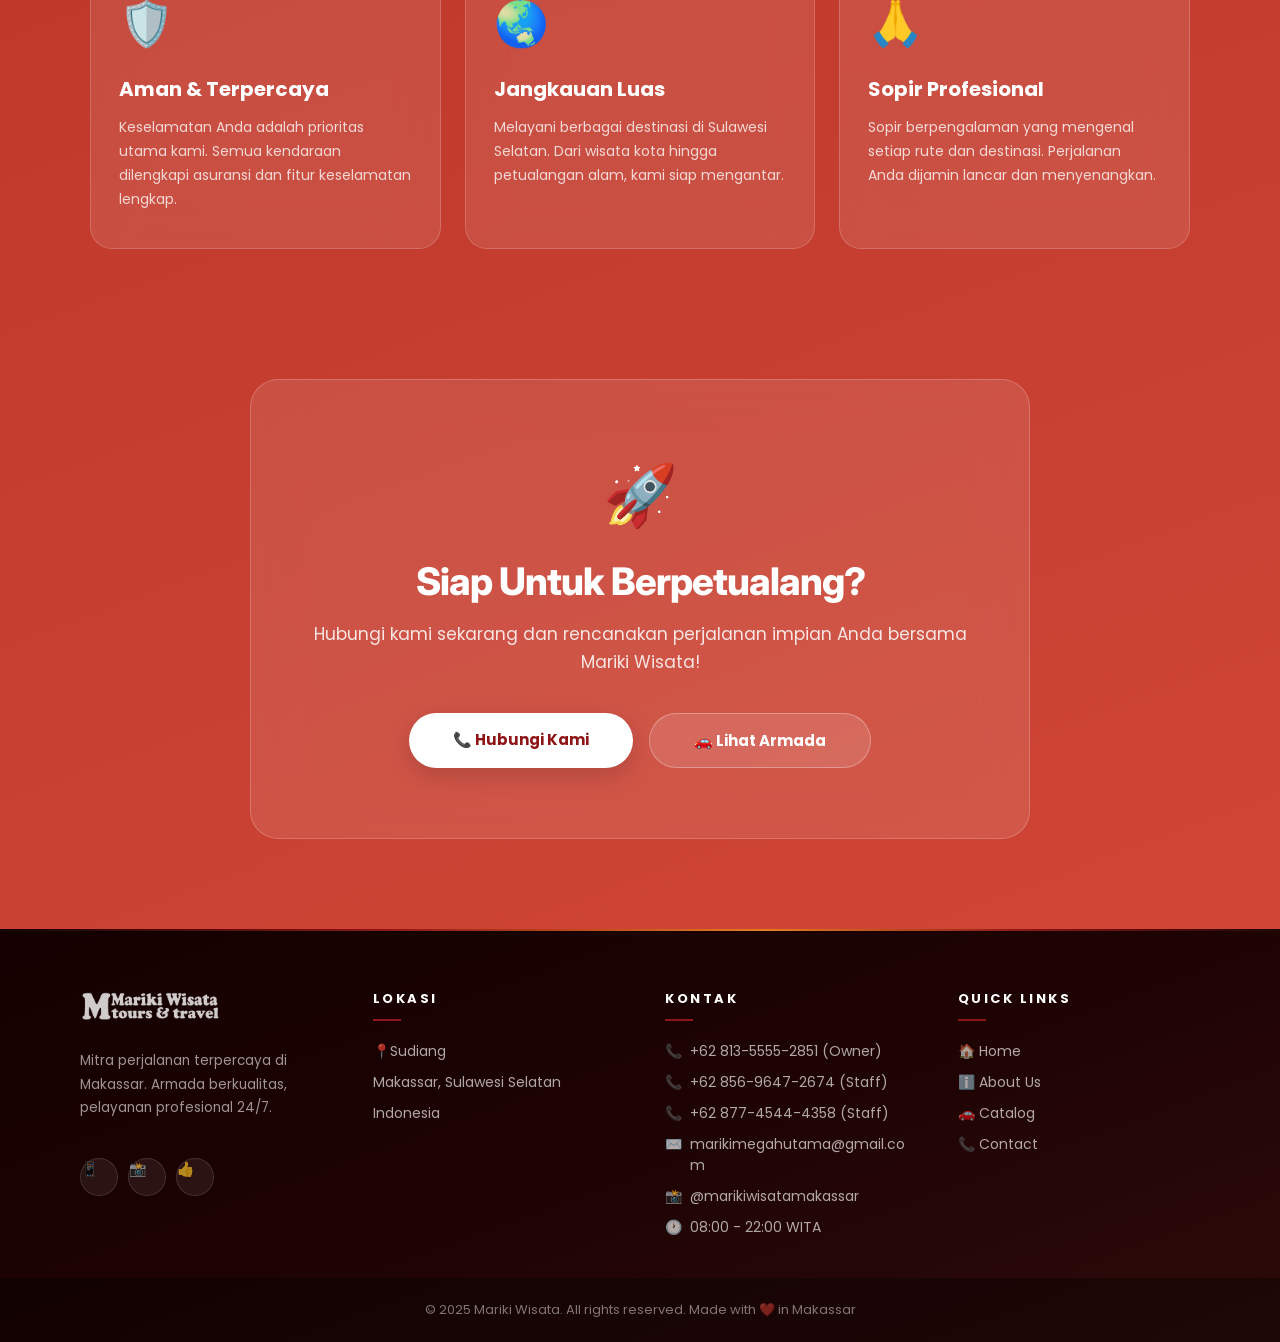
==== commit 7b1b71ef: "Update about.html" ====
--- a/about.html
+++ b/about.html
@@ -236,32 +236,37 @@
                     <img src="LOGO MARIKI 2_PNG.png" alt="Mariki Wisata">
                     <p>Mitra perjalanan terpercaya di Makassar. Armada berkualitas, pelayanan profesional 24/7.</p>
                     <div class="footer-social">
-                        <a href="https://wa.me/6281355552851" target="_blank">📱</a>
-                        <a href="https://www.instagram.com/marikiwisatamakassar/" target="_blank">📸</a>
-                        <a href="#">👍</a>
+                        <a href="https://wa.me/6281355552851" target="_blank" title="WhatsApp">📱</a>
+                        <a href="https://www.instagram.com/marikiwisatamakassar/" target="_blank"
+                            title="Instagram">📸</a>
+                        <a href="#" title="Facebook">👍</a>
                     </div>
                 </div>
             </div>
             <div class="footer-section">
                 <h4>Lokasi</h4>
                 <ul>
-                    <li>📍 0101 Sudiang</li>
+                    <li>📍Sudiang</li>
                     <li>Makassar, Sulawesi Selatan</li>
+                    <li>Indonesia</li>
                 </ul>
             </div>
             <div class="footer-section">
                 <h4>Kontak</h4>
                 <ul>
-                    <li>📞 081355552851</li>
-                    <li>✉️ info@marikiwisata.com</li>
-                    <li>📸 @marikiwisatamakassar</li>
+                    <li style="display: flex; gap: 8px;"><span style="flex-shrink: 0;">📞</span> <span>+62 813-5555-2851 (Owner)</span></li>
+                    <li style="display: flex; gap: 8px;"><span style="flex-shrink: 0;">📞</span> <span>+62 856-9647-2674 (Staff)</span></li>
+                    <li style="display: flex; gap: 8px;"><span style="flex-shrink: 0;">📞</span> <span>+62 877-4544-4358 (Staff)</span></li>
+                    <li style="display: flex; gap: 8px;"><span style="flex-shrink: 0;">✉️</span> <span style="word-break: break-all;">marikimegahutama@gmail.com</span></li>
+                    <li style="display: flex; gap: 8px;"><span style="flex-shrink: 0;">📸</span> <span>@marikiwisatamakassar</span></li>
+                    <li style="display: flex; gap: 8px;"><span style="flex-shrink: 0;">🕐</span> <span>08:00 - 22:00 WITA</span></li>
                 </ul>
             </div>
             <div class="footer-section">
                 <h4>Quick Links</h4>
                 <ul>
                     <li><a href="index.html">🏠 Home</a></li>
-                    <li><a href="about.html">ℹ️ About</a></li>
+                    <li><a href="about.html">ℹ️ About Us</a></li>
                     <li><a href="catalog.html">🚗 Catalog</a></li>
                     <li><a href="contact.html">📞 Contact</a></li>
                 </ul>
